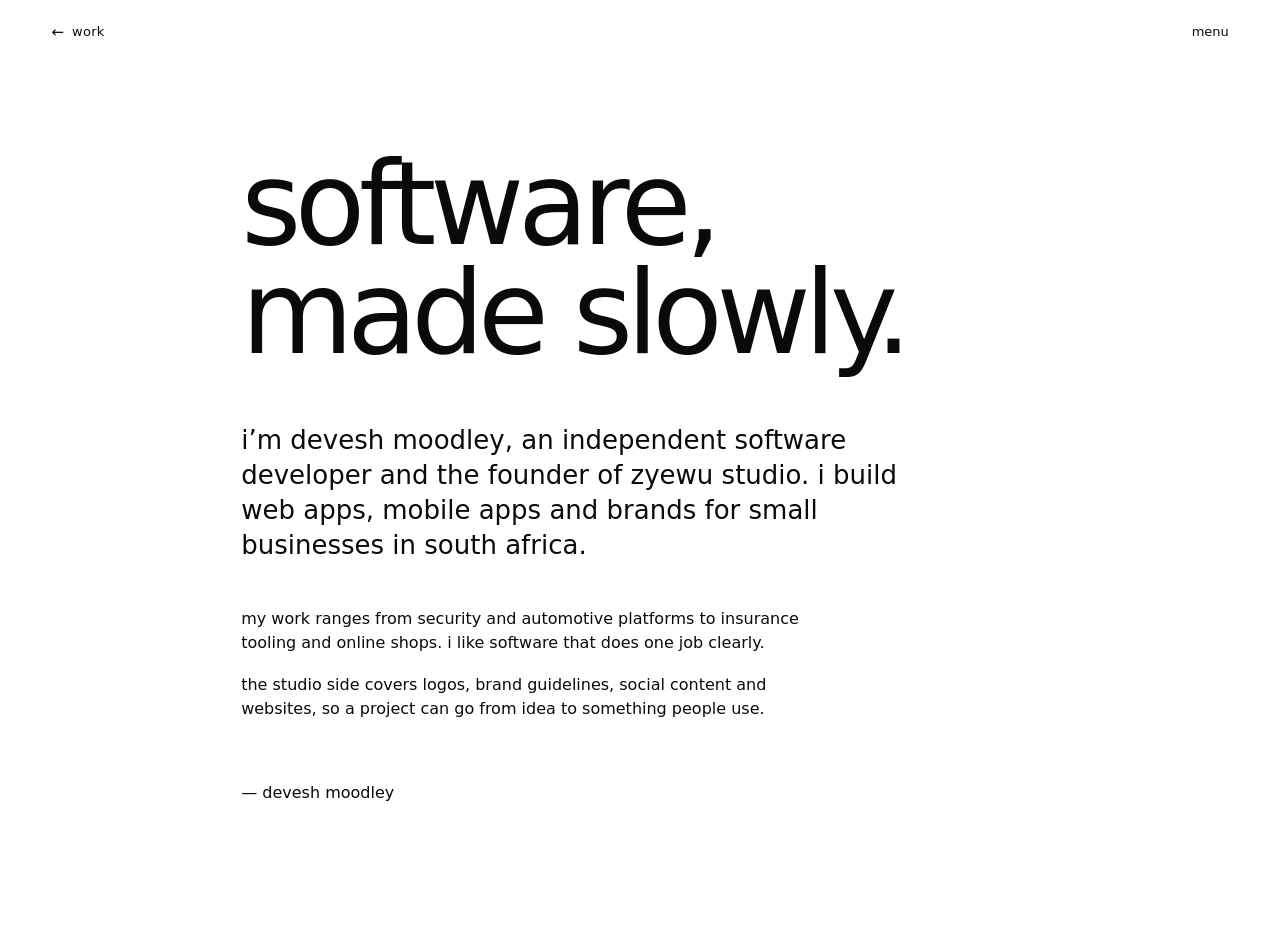
==== about.html @ d723ce97 "Add portfolio site with 7 projects" ====
<!doctype html>
<html lang="en" class="no-js">
<head>
  <meta charset="utf-8">
  <meta name="viewport" content="width=device-width, initial-scale=1">
  <title>about — devesh moodley</title>
  <meta name="description" content="a short introduction.">
  <meta name="theme-color" content="#ffffff">
  <link rel="stylesheet" href="assets/css/style.css">
  <link rel="icon" href="assets/favicon.svg" type="image/svg+xml">
  <script>document.documentElement.className = "js";</script>
</head>
<body class="is-ready">

  <a class="skip-link" href="#main">skip to content</a>

  <header class="bar">
    <a class="bar__back" href="works.html"><span aria-hidden="true">←</span>work</a>
    <button
      class="menu"
      type="button"
      data-nav-open
      aria-label="open navigation"
      aria-haspopup="dialog"
      aria-expanded="false"
      aria-controls="nav"
    >
      <span class="roll" aria-hidden="true">
        <span class="roll__track">
          <span>menu</span>
          <span>menu</span>
        </span>
      </span>
    </button>
  </header>

  <main class="about" id="main">
    <h1 class="about__title">software, made slowly.</h1>

    <p class="about__intro">
      i&rsquo;m devesh moodley, an independent software developer and the founder of zyewu studio.
      i build web apps, mobile apps and brands for small businesses in south africa.
    </p>

    <div class="about__body">
      <p>
        my work ranges from security and automotive platforms to insurance tooling and
        online shops. i like software that does one job clearly.
      </p>
      <p>
        the studio side covers logos, brand guidelines, social content and websites,
        so a project can go from idea to something people use.
      </p>
    </div>

    <p class="about__signoff">— devesh moodley</p>
  </main>

  <div
    class="nav"
    id="nav"
    data-nav
    role="dialog"
    aria-modal="true"
    aria-label="navigation"
    aria-hidden="true"
    inert
  >
    <div class="nav__inner">
      <div class="nav__top">
        <a class="roll" href="index.html" aria-label="devesh moodley, home">
          <span class="roll__track" aria-hidden="true">
            <span>devesh moodley</span>
            <span>devesh moodley</span>
          </span>
        </a>
        <button class="menu" type="button" data-nav-close aria-label="close navigation">
          <span class="roll" aria-hidden="true">
            <span class="roll__track">
              <span>close</span>
              <span>close</span>
            </span>
          </span>
        </button>
      </div>

      <div class="nav__center">
        <nav class="nav__list" aria-label="main">
          <a class="nav__link" href="index.html">home</a>
          <a class="nav__link" href="works.html">works</a>
          <a class="nav__link" href="about.html" aria-current="page">about</a>
          <a class="nav__link" href="contact.html">contact</a>
        </nav>
      </div>
    </div>
  </div>

  <script src="assets/js/site.js" defer></script>
</body>
</html>
---- assets/css/style.css ----
/* ------------------------------------------------------------------
   Minimal monochrome portfolio: one font, lowercase, no micro-labels.
------------------------------------------------------------------- */

:root {
  --paper: #ffffff;
  --ink: #0a0a0a;
  --font: system-ui, -apple-system, BlinkMacSystemFont, "Segoe UI", Roboto,
    Helvetica, Arial, sans-serif;
  --mono: ui-monospace, SFMono-Regular, Menlo, Consolas, "Liberation Mono",
    monospace;
  --inset: clamp(20px, 4vw, 56px);
  --ease: cubic-bezier(0.22, 1, 0.36, 1);
}

*,
*::before,
*::after {
  box-sizing: border-box;
}

html {
  -webkit-text-size-adjust: 100%;
}

body {
  margin: 0;
  background: var(--paper);
  color: var(--ink);
  font-family: var(--font);
  font-size: 16px;
  line-height: 1.5;
  text-transform: lowercase;
  overflow-x: hidden;
  -webkit-font-smoothing: antialiased;
}

h1,
h2,
p,
figure,
dl,
dd {
  margin: 0;
}

a {
  color: inherit;
  text-decoration: none;
}

button {
  font: inherit;
  color: inherit;
}

img {
  display: block;
  max-width: 100%;
}

::selection {
  background: var(--ink);
  color: var(--paper);
}

:focus-visible {
  outline: 2px solid currentColor;
  outline-offset: 5px;
}

.skip-link {
  position: fixed;
  top: -100px;
  left: var(--inset);
  z-index: 500;
  padding: 10px 14px;
  background: var(--ink);
  color: var(--paper);
}

.skip-link:focus {
  top: var(--inset);
}

/* ------------------------------------------------------------------
   Fixed bar
------------------------------------------------------------------- */

.bar {
  position: fixed;
  inset: 0 0 auto;
  z-index: 50;
  display: flex;
  align-items: center;
  justify-content: space-between;
  min-height: 64px;
  padding: 18px var(--inset);
  font-size: 13px;
  letter-spacing: 0.02em;
}

.bar--light {
  color: var(--paper);
}

.bar__id,
.bar__back {
  display: inline-flex;
  align-items: center;
  gap: 8px;
}

.bar__back span {
  font-size: 15px;
}

.menu {
  display: inline-flex;
  align-items: center;
  gap: 8px;
  padding: 0;
  border: 0;
  background: none;
  cursor: pointer;
  overflow: hidden;
}

.roll {
  display: block;
  height: 1.5em;
  overflow: hidden;
}

.roll__track {
  display: block;
  transition: transform 0.45s var(--ease);
}

.roll__track > span {
  display: block;
  height: 1.5em;
}

.menu:hover .roll__track,
.menu:focus-visible .roll__track {
  transform: translateY(-1.5em);
}

/* ------------------------------------------------------------------
   Navigation curtain
------------------------------------------------------------------- */

.nav {
  position: fixed;
  inset: 0;
  z-index: 100;
  background: var(--ink);
  color: var(--paper);
  clip-path: inset(0 0 100% 0);
  transition: clip-path 0.75s var(--ease);
}

.nav.is-open {
  clip-path: inset(0);
}

.nav__inner {
  display: flex;
  flex-direction: column;
  height: 100%;
  padding: 18px var(--inset) calc(var(--inset) + 12px);
}

.nav__top {
  display: flex;
  align-items: center;
  justify-content: space-between;
  font-size: 13px;
}

.nav__center {
  flex: 1;
  display: flex;
  align-items: center;
}

.nav__list {
  width: 100%;
}

.nav__link {
  display: block;
  width: max-content;
  max-width: 100%;
  font-size: clamp(44px, 8vw, 112px);
  line-height: 1.02;
  letter-spacing: -0.05em;
  transition: transform 0.5s var(--ease);
}

.nav__link:hover,
.nav__link:focus-visible {
  transform: translateX(14px);
}

/* ------------------------------------------------------------------
   Home: one ASCII sphere, nothing else
------------------------------------------------------------------- */

.home {
  min-height: 100vh;
  min-height: 100svh;
  display: grid;
  place-items: center;
  padding: 80px var(--inset);
  background: var(--ink);
  color: var(--paper);
  overflow: hidden;
}

.home__ascii {
  width: min(78vw, 720px);
  height: min(62vh, 560px);
  margin: 0;
  font-family: var(--mono);
  font-size: clamp(6.5px, 1.4vw, 11px);
  line-height: 1.06;
  letter-spacing: 0;
  white-space: pre;
  text-align: center;
  overflow: hidden;
  user-select: none;
}

.home__orb {
  display: block;
  padding: 0;
  border: 0;
  background: none;
  color: inherit;
  cursor: pointer;
  transition: transform 0.45s var(--ease);
}

.home__orb:focus-visible {
  outline: 2px solid currentColor;
  outline-offset: 10px;
}

@media (min-width: 761px) {
  .home__orb.is-transformed {
    transform: scale(1.02);
  }
}

/* ------------------------------------------------------------------
   Work index
------------------------------------------------------------------- */

.works {
  max-width: 1180px;
  margin: 0 auto;
  padding: 150px var(--inset) 100px;
}

.works__title {
  margin-bottom: clamp(48px, 9vw, 110px);
  font-size: clamp(58px, 12vw, 168px);
  font-weight: 400;
  line-height: 0.9;
  letter-spacing: -0.06em;
}

.work {
  display: block;
  padding: clamp(22px, 3.5vw, 44px) 0;
}

.work__name {
  font-size: clamp(30px, 5.6vw, 78px);
  line-height: 1;
  letter-spacing: -0.045em;
}

/* ------------------------------------------------------------------
   About
------------------------------------------------------------------- */

.about {
  max-width: 900px;
  margin: 0 auto;
  padding: 150px var(--inset) 120px;
}

.about__title {
  max-width: 14ch;
  font-size: clamp(52px, 9vw, 132px);
  font-weight: 400;
  line-height: 0.95;
  letter-spacing: -0.055em;
}

.about__intro {
  max-width: 42ch;
  margin-top: 54px;
  font-size: clamp(19px, 2.2vw, 26px);
  line-height: 1.35;
}

.about__body {
  max-width: 56ch;
  margin-top: 44px;
  font-size: 16px;
}

.about__body p + p {
  margin-top: 18px;
}

.about__signoff {
  margin-top: 60px;
}

/* ------------------------------------------------------------------
   Contact
------------------------------------------------------------------- */

.contact {
  min-height: 100vh;
  min-height: 100svh;
  display: flex;
  flex-direction: column;
  justify-content: center;
  padding: 110px var(--inset) 70px;
}

.contact__title {
  font-size: clamp(46px, 10vw, 148px);
  font-weight: 400;
  line-height: 0.92;
  letter-spacing: -0.055em;
}

.contact__mail {
  display: flex;
  align-items: baseline;
  gap: 14px;
  margin-top: clamp(36px, 6vw, 70px);
}

.contact__mail button {
  padding: 0 0 5px;
  border: 0;
  background: none;
  font-size: clamp(16px, 2.4vw, 24px);
  cursor: pointer;
}

.contact__status {
  font-size: 13px;
}

.contact__links {
  display: flex;
  flex-wrap: wrap;
  gap: 28px;
  margin-top: 26px;
  font-size: 13px;
}

/* ------------------------------------------------------------------
   Case studies
------------------------------------------------------------------- */

.project {
  max-width: 1040px;
  margin: 0 auto;
  padding: 150px var(--inset) 110px;
}

.project__title {
  font-size: clamp(52px, 9vw, 132px);
  font-weight: 400;
  line-height: 0.95;
  letter-spacing: -0.055em;
}

.project__lede {
  max-width: 44ch;
  margin-top: 42px;
  font-size: clamp(19px, 2.2vw, 26px);
  line-height: 1.35;
}

.project__figure {
  margin-top: clamp(54px, 8vw, 100px);
}

.project__figure img {
  width: 100%;
  height: auto;
  filter: grayscale(1);
}

.project__body {
  max-width: 60ch;
  margin: clamp(54px, 8vw, 100px) auto 0;
  font-size: 17px;
}

.project__body p + p {
  margin-top: 20px;
}

.project__next {
  margin-top: clamp(80px, 12vw, 150px);
  padding-top: 22px;
  font-size: clamp(24px, 4vw, 46px);
  letter-spacing: -0.03em;
}

/* ------------------------------------------------------------------
   Responsive
------------------------------------------------------------------- */

@media (max-width: 760px) {
  .bar {
    min-height: 56px;
  }

  .nav__link {
    font-size: clamp(40px, 12vw, 72px);
  }

  .home__ascii {
    width: 88vw;
    height: min(58vh, 460px);
    font-size: clamp(6px, 1.7vw, 8px);
  }

  .works,
  .about,
  .project {
    padding-top: 110px;
  }

  .contact__links {
    gap: 20px;
  }
}

@media (prefers-reduced-motion: reduce) {
  *,
  *::before,
  *::after {
    transition-duration: 0.001ms !important;
    animation-duration: 0.001ms !important;
  }
}

.project__visit {
  max-width: 60ch;
  margin: 32px auto 0;
  font-size: 17px;
}

.project__visit a {
  text-decoration: underline;
  text-underline-offset: 4px;
}
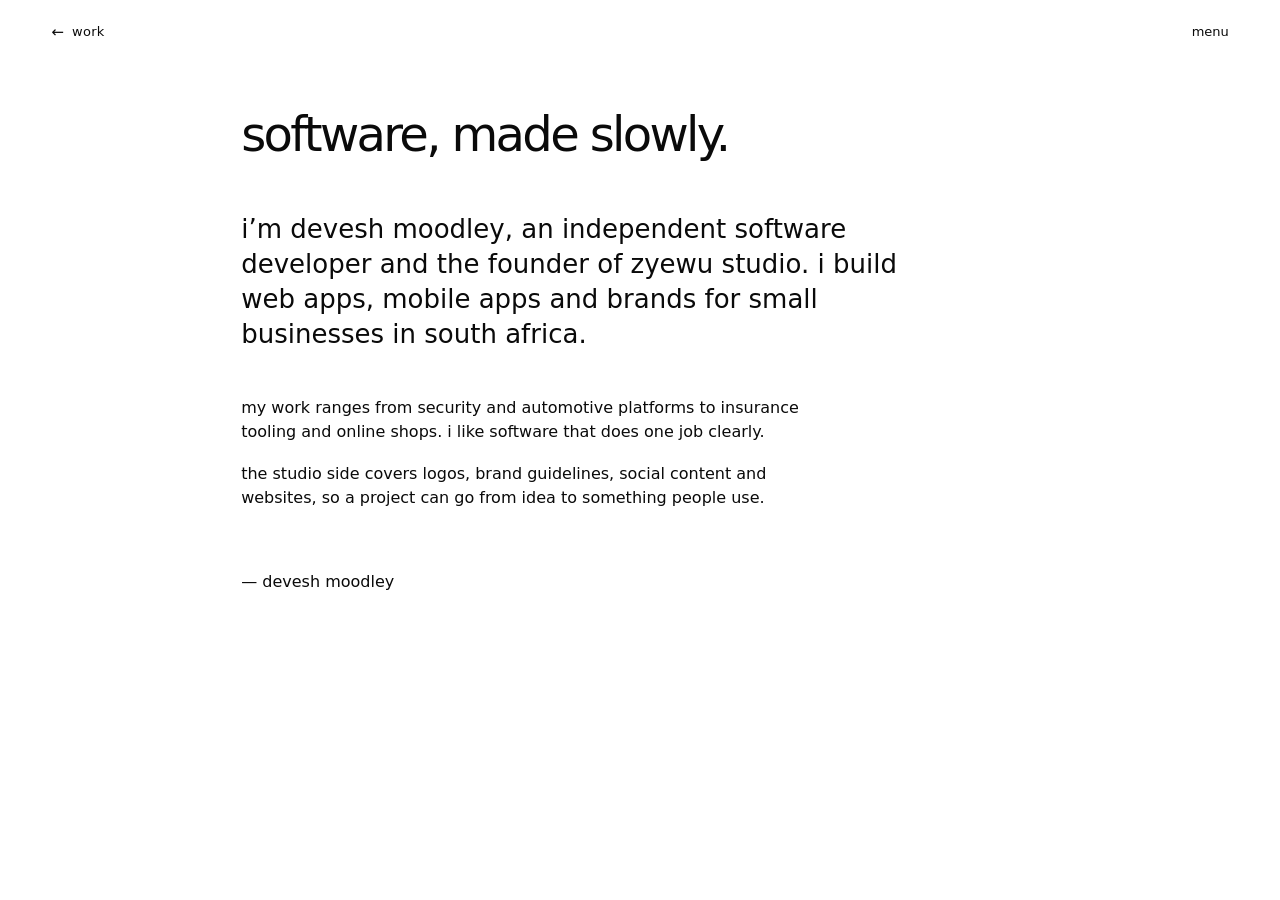
==== commit 0a37a055: "Bust stylesheet cache" ====
--- a/about.html
+++ b/about.html
@@ -6,7 +6,7 @@
   <title>about — devesh moodley</title>
   <meta name="description" content="a short introduction.">
   <meta name="theme-color" content="#ffffff">
-  <link rel="stylesheet" href="assets/css/style.css">
+  <link rel="stylesheet" href="assets/css/style.css?v=2">
   <link rel="icon" href="assets/favicon.svg" type="image/svg+xml">
   <script>document.documentElement.className = "js";</script>
 </head>
--- a/assets/css/style.css
+++ b/assets/css/style.css
@@ -261,12 +261,12 @@
 .works {
   max-width: 1180px;
   margin: 0 auto;
-  padding: 150px var(--inset) 100px;
+  padding: 110px var(--inset) 60px;
 }
 
 .works__title {
-  margin-bottom: clamp(48px, 9vw, 110px);
-  font-size: clamp(58px, 12vw, 168px);
+  margin-bottom: clamp(24px, 4vw, 48px);
+  font-size: clamp(32px, 4.6vw, 56px);
   font-weight: 400;
   line-height: 0.9;
   letter-spacing: -0.06em;
@@ -274,13 +274,13 @@
 
 .work {
   display: block;
-  padding: clamp(22px, 3.5vw, 44px) 0;
+  padding: 10px 0;
 }
 
 .work__name {
-  font-size: clamp(30px, 5.6vw, 78px);
-  line-height: 1;
-  letter-spacing: -0.045em;
+  font-size: clamp(22px, 3vw, 34px);
+  line-height: 1.1;
+  letter-spacing: -0.03em;
 }
 
 /* ------------------------------------------------------------------
@@ -290,14 +290,14 @@
 .about {
   max-width: 900px;
   margin: 0 auto;
-  padding: 150px var(--inset) 120px;
+  padding: 110px var(--inset) 60px;
 }
 
 .about__title {
-  max-width: 14ch;
-  font-size: clamp(52px, 9vw, 132px);
+  max-width: 20ch;
+  font-size: clamp(30px, 4vw, 48px);
   font-weight: 400;
-  line-height: 0.95;
+  line-height: 1;
   letter-spacing: -0.055em;
 }
 
@@ -370,54 +370,85 @@
 }
 
 /* ------------------------------------------------------------------
-   Case studies
+   Case studies: compact, two columns, fits one screen
 ------------------------------------------------------------------- */
 
 .project {
-  max-width: 1040px;
+  max-width: 1120px;
+  min-height: 100vh;
   margin: 0 auto;
-  padding: 150px var(--inset) 110px;
+  padding: 96px var(--inset) 40px;
+  display: flex;
+  align-items: center;
+}
+
+.project article {
+  width: 100%;
+  display: grid;
+  grid-template-columns: minmax(0, 5fr) minmax(0, 7fr);
+  grid-auto-rows: min-content;
+  column-gap: clamp(28px, 5vw, 72px);
+  align-items: start;
 }
 
 .project__title {
-  font-size: clamp(52px, 9vw, 132px);
+  font-size: clamp(30px, 3.6vw, 46px);
   font-weight: 400;
-  line-height: 0.95;
-  letter-spacing: -0.055em;
+  line-height: 1;
+  letter-spacing: -0.04em;
 }
 
 .project__lede {
+  max-width: 34ch;
+  margin-top: 14px;
+  font-size: 16px;
+  line-height: 1.4;
+}
+
+.project__body {
   max-width: 44ch;
-  margin-top: 42px;
-  font-size: clamp(19px, 2.2vw, 26px);
-  line-height: 1.35;
+  margin: 22px 0 0;
+  font-size: 14px;
+  line-height: 1.55;
+  opacity: 0.7;
+}
+
+.project__body p + p {
+  margin-top: 10px;
+}
+
+.project__visit {
+  margin-top: 22px;
+  font-size: 14px;
+}
+
+.project__visit a {
+  text-decoration: underline;
+  text-underline-offset: 4px;
+}
+
+.project__next {
+  margin-top: 28px;
+  font-size: 14px;
+}
+
+.project__next a::before {
+  content: "next → ";
+  opacity: 0.5;
 }
 
 .project__figure {
-  margin-top: clamp(54px, 8vw, 100px);
+  grid-column: 2;
+  grid-row: 1 / span 6;
 }
 
 .project__figure img {
   width: 100%;
   height: auto;
-  filter: grayscale(1);
-}
-
-.project__body {
-  max-width: 60ch;
-  margin: clamp(54px, 8vw, 100px) auto 0;
-  font-size: 17px;
-}
-
-.project__body p + p {
-  margin-top: 20px;
-}
-
-.project__next {
-  margin-top: clamp(80px, 12vw, 150px);
-  padding-top: 22px;
-  font-size: clamp(24px, 4vw, 46px);
-  letter-spacing: -0.03em;
+  max-height: calc(100vh - 150px);
+  object-fit: cover;
+  object-position: top;
+  border-radius: 6px;
 }
 
 /* ------------------------------------------------------------------
@@ -440,9 +471,8 @@
   }
 
   .works,
-  .about,
-  .project {
-    padding-top: 110px;
+  .about {
+    padding-top: 90px;
   }
 
   .contact__links {
@@ -459,13 +489,25 @@
   }
 }
 
-.project__visit {
-  max-width: 60ch;
-  margin: 32px auto 0;
-  font-size: 17px;
-}
-
-.project__visit a {
-  text-decoration: underline;
-  text-underline-offset: 4px;
-}
+.project article > :not(.project__title):not(.project__figure) {
+  grid-column: 1;
+}
+
+@media (max-width: 860px) {
+  .project {
+    display: block;
+    padding-top: 84px;
+  }
+
+  .project article {
+    display: block;
+  }
+
+  .project__figure {
+    margin-top: 24px;
+  }
+
+  .project__figure img {
+    max-height: none;
+  }
+}
